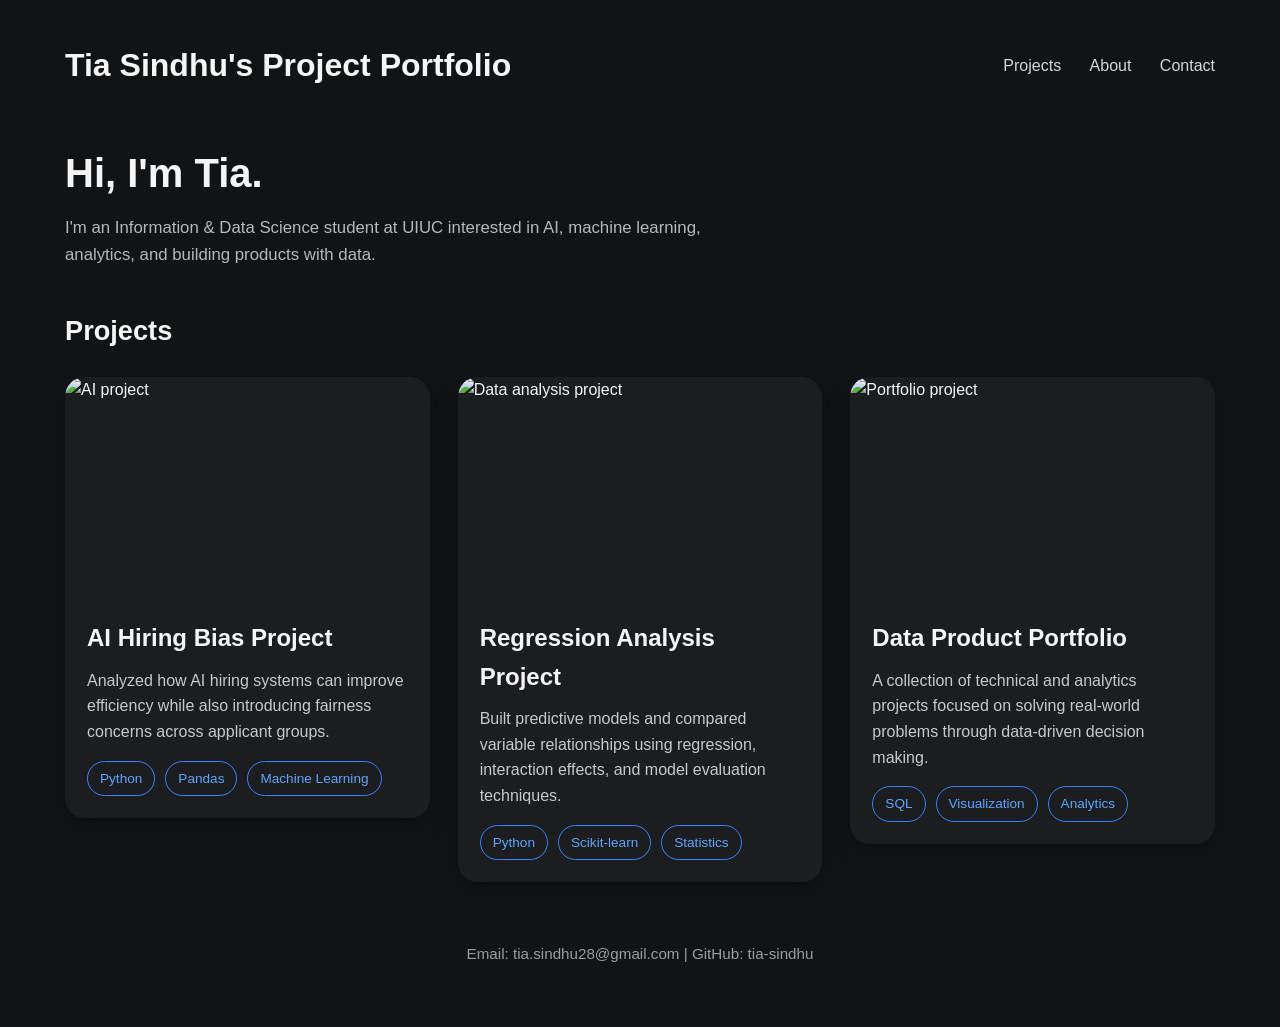
==== index.html @ 3fbb8a36 "Update index.html" ====
<!DOCTYPE html>
<html lang="en">
<head>
  <meta charset="UTF-8" />
  <meta name="viewport" content="width=device-width, initial-scale=1.0" />
  <title>Tia Sindhu | Portfolio</title>
  <style>
    * {
      margin: 0;
      padding: 0;
      box-sizing: border-box;
    }

    body {
      font-family: Arial, sans-serif;
      background-color: #111315;
      color: #f5f5f5;
      line-height: 1.6;
    }

    .container {
      width: 90%;
      max-width: 1150px;
      margin: 0 auto;
      padding: 40px 0 60px;
    }

    nav {
      display: flex;
      justify-content: space-between;
      align-items: center;
      margin-bottom: 50px;
    }

    nav h1 {
      font-size: 2rem;
    }

    .nav-links a {
      color: #d6d6d6;
      text-decoration: none;
      margin-left: 24px;
      font-size: 1rem;
    }

    .nav-links a:hover {
      color: #ffffff;
    }

    .hero {
      margin-bottom: 40px;
    }

    .hero h2 {
      font-size: 2.5rem;
      margin-bottom: 10px;
    }

    .hero p {
      color: #b8b8b8;
      max-width: 700px;
      font-size: 1.05rem;
    }

    .projects-title {
      font-size: 1.7rem;
      margin: 30px 0 25px;
    }

    .projects-grid {
      display: grid;
      grid-template-columns: repeat(auto-fit, minmax(300px, 1fr));
      gap: 28px;
    }

    .card {
      background: #1b1d20;
      border-radius: 20px;
      overflow: hidden;
      box-shadow: 0 8px 24px rgba(0, 0, 0, 0.25);
      transition: transform 0.2s ease;
    }

    .card:hover {
      transform: translateY(-6px);
    }

    .card img {
      width: 100%;
      height: 220px;
      object-fit: cover;
      display: block;
    }

    .card-content {
      padding: 22px;
    }

    .card h3 {
      font-size: 1.5rem;
      margin-bottom: 10px;
    }

    .card p {
      color: #c9c9c9;
      margin-bottom: 16px;
      font-size: 1rem;
    }

    .tags {
      display: flex;
      flex-wrap: wrap;
      gap: 10px;
    }

    .tag {
      border: 1px solid #3b82f6;
      color: #60a5fa;
      border-radius: 999px;
      padding: 6px 12px;
      font-size: 0.85rem;
    }

    .card-link {
      text-decoration: none;
      color: inherit;
      display: block;
    }

    footer {
      margin-top: 60px;
      color: #9d9d9d;
      text-align: center;
      font-size: 0.95rem;
    }

    @media (max-width: 700px) {
      .hero h2 {
        font-size: 2rem;
      }

      nav {
        flex-direction: column;
        align-items: flex-start;
        gap: 12px;
      }

      .nav-links a {
        margin-left: 0;
        margin-right: 18px;
      }
    }
  </style>
</head>
<body>
  <div class="container">
    <nav>
      <h1>Tia Sindhu's Project Portfolio</h1>
      <div class="nav-links">
        <a href="#projects">Projects</a>
        <a href="about.html">About</a>
        <a href="#contact">Contact</a>
      </div>
    </nav>

    <section class="hero" id="about">
      <h2>Hi, I'm Tia.</h2>
      <p>
        I'm an Information & Data Science student at UIUC interested in AI,
        machine learning, analytics, and building products with data.
      </p>
    </section>

    <h2 class="projects-title" id="projects">Projects</h2>

    <div class="projects-grid">
      <a class="card-link" href="project-imdb.html">
        <div class="card">
          <img src="https://images.unsplash.com/photo-1516321318423-f06f85e504b3?auto=format&fit=crop&w=1200&q=80" alt="AI project">
          <div class="card-content">
            <h3>AI Hiring Bias Project</h3>
            <p>
              Analyzed how AI hiring systems can improve efficiency while also
              introducing fairness concerns across applicant groups.
            </p>
            <div class="tags">
              <span class="tag">Python</span>
              <span class="tag">Pandas</span>
              <span class="tag">Machine Learning</span>
            </div>
          </div>
        </div>
      </a>

      <a class="card-link" href="#">
        <div class="card">
          <img src="https://images.unsplash.com/photo-1551288049-bebda4e38f71?auto=format&fit=crop&w=1200&q=80" alt="Data analysis project">
          <div class="card-content">
            <h3>Regression Analysis Project</h3>
            <p>
              Built predictive models and compared variable relationships using
              regression, interaction effects, and model evaluation techniques.
            </p>
            <div class="tags">
              <span class="tag">Python</span>
              <span class="tag">Scikit-learn</span>
              <span class="tag">Statistics</span>
            </div>
          </div>
        </div>
      </a>

      <a class="card-link" href="#">
        <div class="card">
          <img src="https://images.unsplash.com/photo-1518186285589-2f7649de83e0?auto=format&fit=crop&w=1200&q=80" alt="Portfolio project">
          <div class="card-content">
            <h3>Data Product Portfolio</h3>
            <p>
              A collection of technical and analytics projects focused on solving
              real-world problems through data-driven decision making.
            </p>
            <div class="tags">
              <span class="tag">SQL</span>
              <span class="tag">Visualization</span>
              <span class="tag">Analytics</span>
            </div>
          </div>
        </div>
      </a>
    </div>

    <footer id="contact">
      <p>Email: tia.sindhu28@gmail.com | GitHub: tia-sindhu</p>
    </footer>
  </div>
</body>
</html>
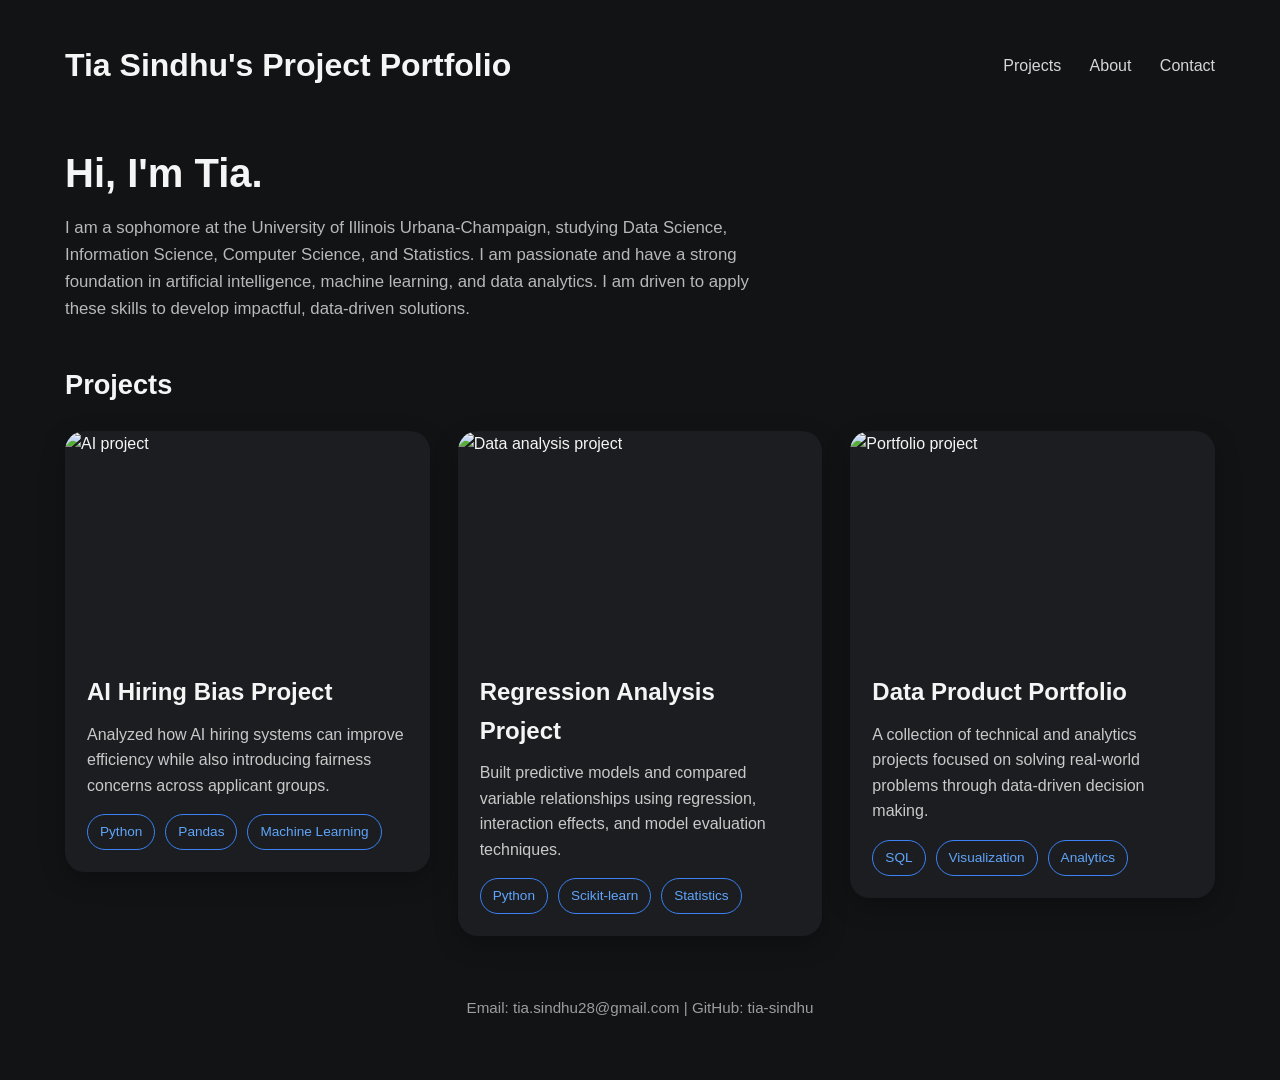
==== commit 7e103344: "Update index.html" ====
--- a/index.html
+++ b/index.html
@@ -166,8 +166,7 @@
     <section class="hero" id="about">
       <h2>Hi, I'm Tia.</h2>
       <p>
-        I'm an Information & Data Science student at UIUC interested in AI,
-        machine learning, analytics, and building products with data.
+I am a sophomore at the University of Illinois Urbana-Champaign, studying Data Science, Information Science, Computer Science, and Statistics. I am passionate and have a strong foundation in artificial intelligence, machine learning, and data analytics. I am driven to apply these skills to develop impactful, data-driven solutions.
       </p>
     </section>
 
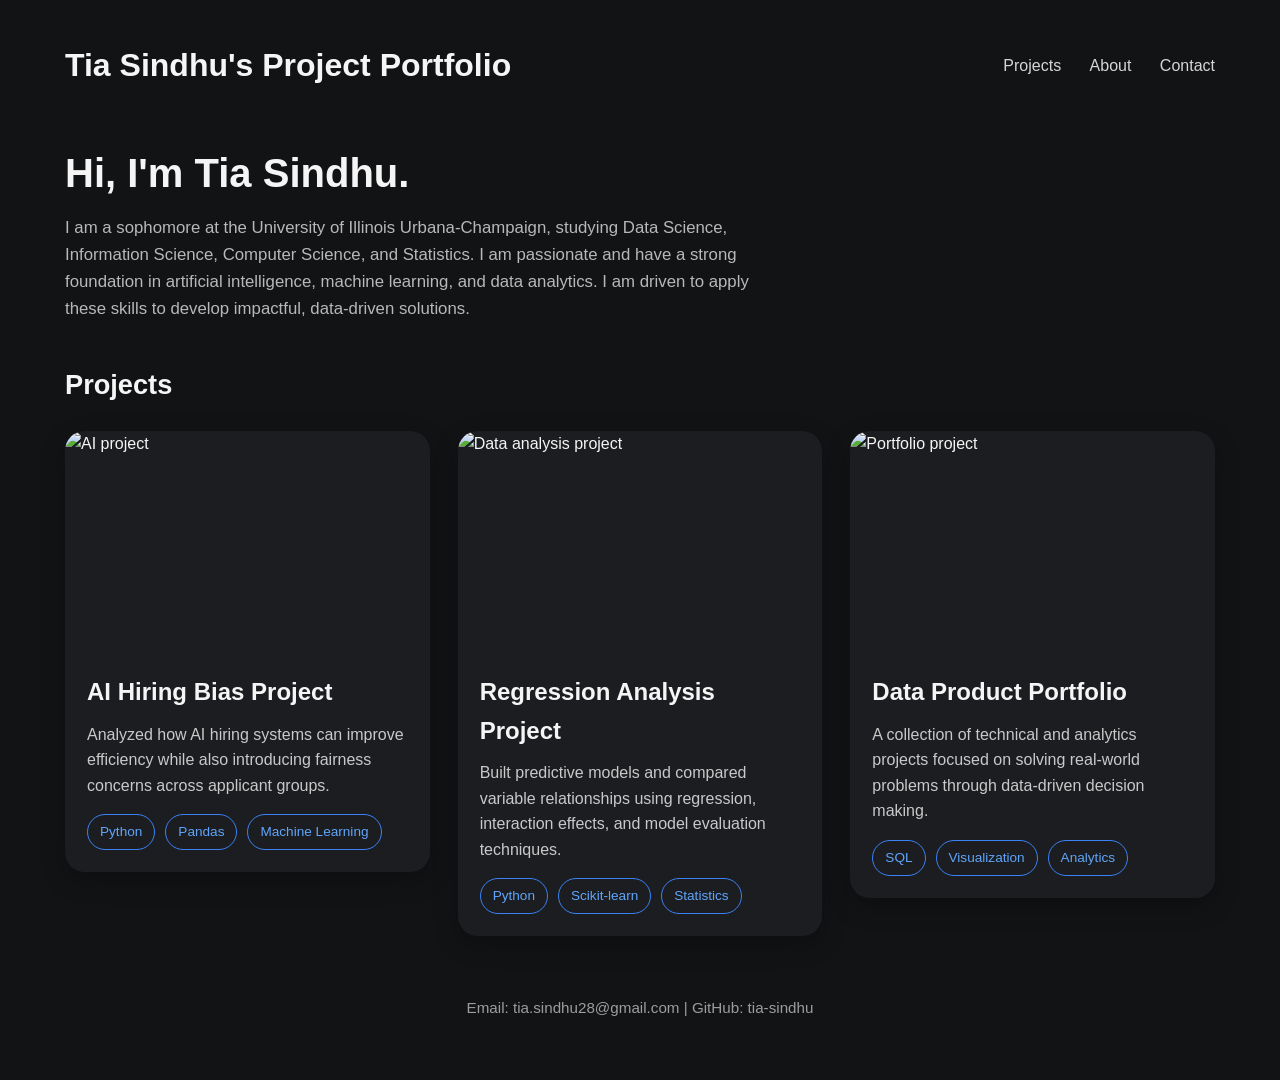
==== commit b096ee13: "Update index.html" ====
--- a/index.html
+++ b/index.html
@@ -164,7 +164,7 @@
     </nav>
 
     <section class="hero" id="about">
-      <h2>Hi, I'm Tia.</h2>
+      <h2>Hi, I'm Tia Sindhu.</h2>
       <p>
 I am a sophomore at the University of Illinois Urbana-Champaign, studying Data Science, Information Science, Computer Science, and Statistics. I am passionate and have a strong foundation in artificial intelligence, machine learning, and data analytics. I am driven to apply these skills to develop impactful, data-driven solutions.
       </p>
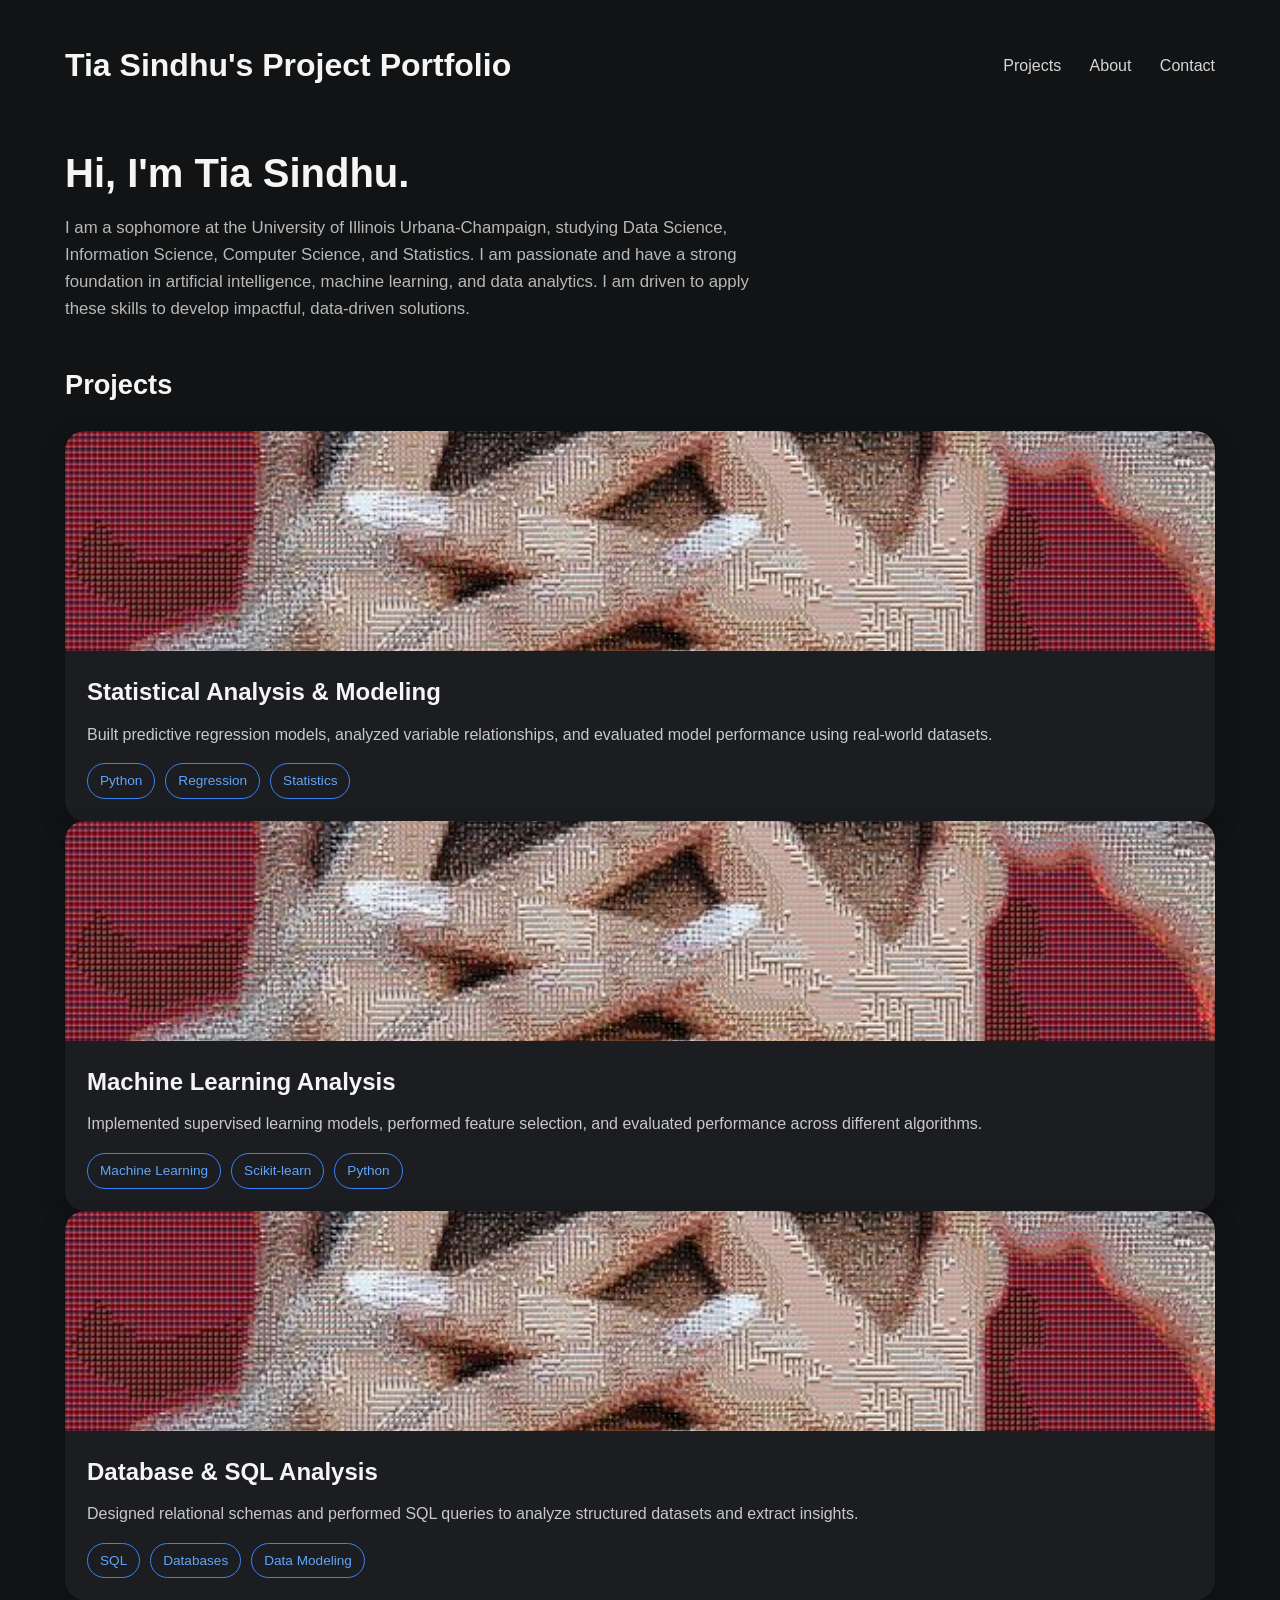
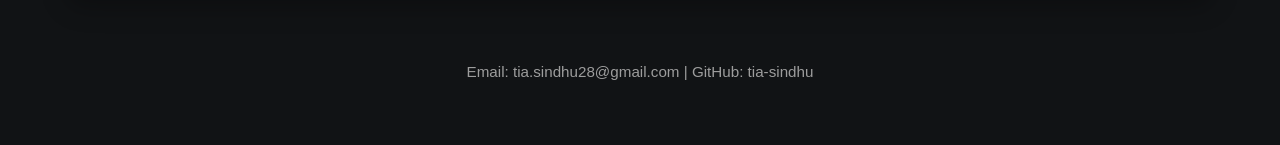
==== commit 78b049d4: "Update index.html" ====
--- a/index.html
+++ b/index.html
@@ -172,61 +172,56 @@
 
     <h2 class="projects-title" id="projects">Projects</h2>
 
-    <div class="projects-grid">
-      <a class="card-link" href="project-imdb.html">
-        <div class="card">
-          <img src="https://images.unsplash.com/photo-1516321318423-f06f85e504b3?auto=format&fit=crop&w=1200&q=80" alt="AI project">
-          <div class="card-content">
-            <h3>AI Hiring Bias Project</h3>
-            <p>
-              Analyzed how AI hiring systems can improve efficiency while also
-              introducing fairness concerns across applicant groups.
-            </p>
-            <div class="tags">
-              <span class="tag">Python</span>
-              <span class="tag">Pandas</span>
-              <span class="tag">Machine Learning</span>
-            </div>
-          </div>
-        </div>
-      </a>
-
-      <a class="card-link" href="#">
-        <div class="card">
-          <img src="https://images.unsplash.com/photo-1551288049-bebda4e38f71?auto=format&fit=crop&w=1200&q=80" alt="Data analysis project">
-          <div class="card-content">
-            <h3>Regression Analysis Project</h3>
-            <p>
-              Built predictive models and compared variable relationships using
-              regression, interaction effects, and model evaluation techniques.
-            </p>
-            <div class="tags">
-              <span class="tag">Python</span>
-              <span class="tag">Scikit-learn</span>
-              <span class="tag">Statistics</span>
-            </div>
-          </div>
-        </div>
-      </a>
-
-      <a class="card-link" href="#">
-        <div class="card">
-          <img src="https://images.unsplash.com/photo-1518186285589-2f7649de83e0?auto=format&fit=crop&w=1200&q=80" alt="Portfolio project">
-          <div class="card-content">
-            <h3>Data Product Portfolio</h3>
-            <p>
-              A collection of technical and analytics projects focused on solving
-              real-world problems through data-driven decision making.
-            </p>
-            <div class="tags">
-              <span class="tag">SQL</span>
-              <span class="tag">Visualization</span>
-              <span class="tag">Analytics</span>
-            </div>
-          </div>
-        </div>
-      </a>
+<a class="card-link" href="FinalProjectStat207.html">
+  <div class="card">
+    <img src="mosaic-web.jpg" alt="Stat 207 Project">
+    <div class="card-content">
+      <h3>Statistical Analysis & Modeling</h3>
+      <p>
+        Built predictive regression models, analyzed variable relationships, and evaluated model performance using real-world datasets.
+      </p>
+      <div class="tags">
+        <span class="tag">Python</span>
+        <span class="tag">Regression</span>
+        <span class="tag">Statistics</span>
+      </div>
     </div>
+  </div>
+</a>
+
+<a class="card-link" href="#">
+  <div class="card">
+    <img src="mosaic-web.jpg" alt="Machine Learning Project">
+    <div class="card-content">
+      <h3>Machine Learning Analysis</h3>
+      <p>
+        Implemented supervised learning models, performed feature selection, and evaluated performance across different algorithms.
+      </p>
+      <div class="tags">
+        <span class="tag">Machine Learning</span>
+        <span class="tag">Scikit-learn</span>
+        <span class="tag">Python</span>
+      </div>
+    </div>
+  </div>
+</a>
+
+<a class="card-link" href="#">
+  <div class="card">
+    <img src="mosaic-web.jpg" alt="Database Project">
+    <div class="card-content">
+      <h3>Database & SQL Analysis</h3>
+      <p>
+        Designed relational schemas and performed SQL queries to analyze structured datasets and extract insights.
+      </p>
+      <div class="tags">
+        <span class="tag">SQL</span>
+        <span class="tag">Databases</span>
+        <span class="tag">Data Modeling</span>
+      </div>
+    </div>
+  </div>
+</a>
 
     <footer id="contact">
       <p>Email: tia.sindhu28@gmail.com | GitHub: tia-sindhu</p>
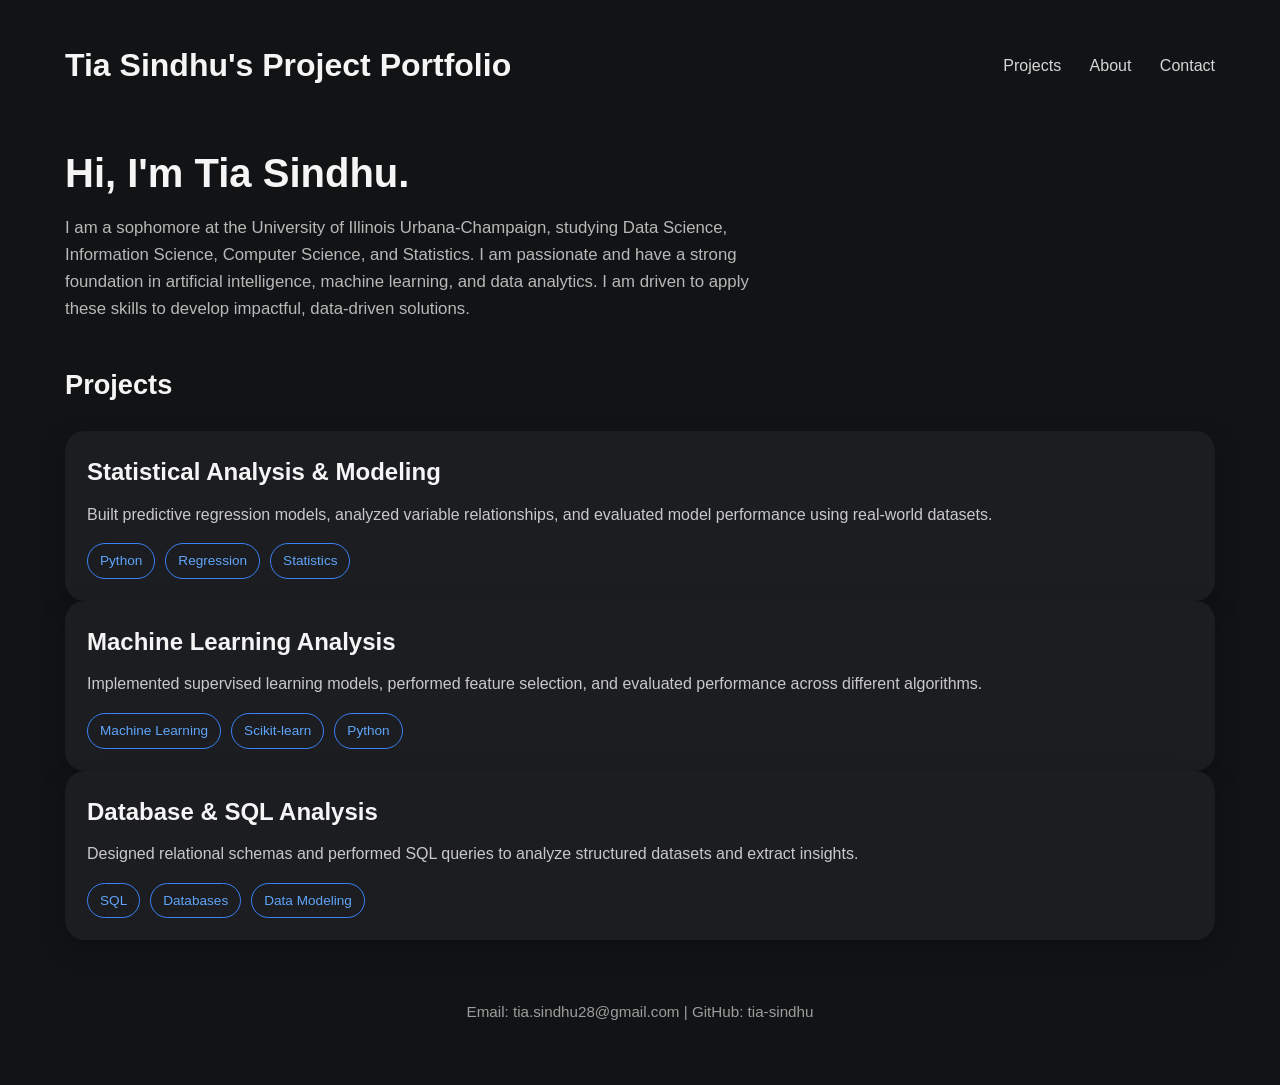
==== commit db54ae7b: "Update index.html" ====
--- a/index.html
+++ b/index.html
@@ -174,7 +174,7 @@
 
 <a class="card-link" href="FinalProjectStat207.html">
   <div class="card">
-    <img src="mosaic-web.jpg" alt="Stat 207 Project">
+    
     <div class="card-content">
       <h3>Statistical Analysis & Modeling</h3>
       <p>
@@ -191,7 +191,7 @@
 
 <a class="card-link" href="#">
   <div class="card">
-    <img src="mosaic-web.jpg" alt="Machine Learning Project">
+    
     <div class="card-content">
       <h3>Machine Learning Analysis</h3>
       <p>
@@ -208,7 +208,7 @@
 
 <a class="card-link" href="#">
   <div class="card">
-    <img src="mosaic-web.jpg" alt="Database Project">
+
     <div class="card-content">
       <h3>Database & SQL Analysis</h3>
       <p>
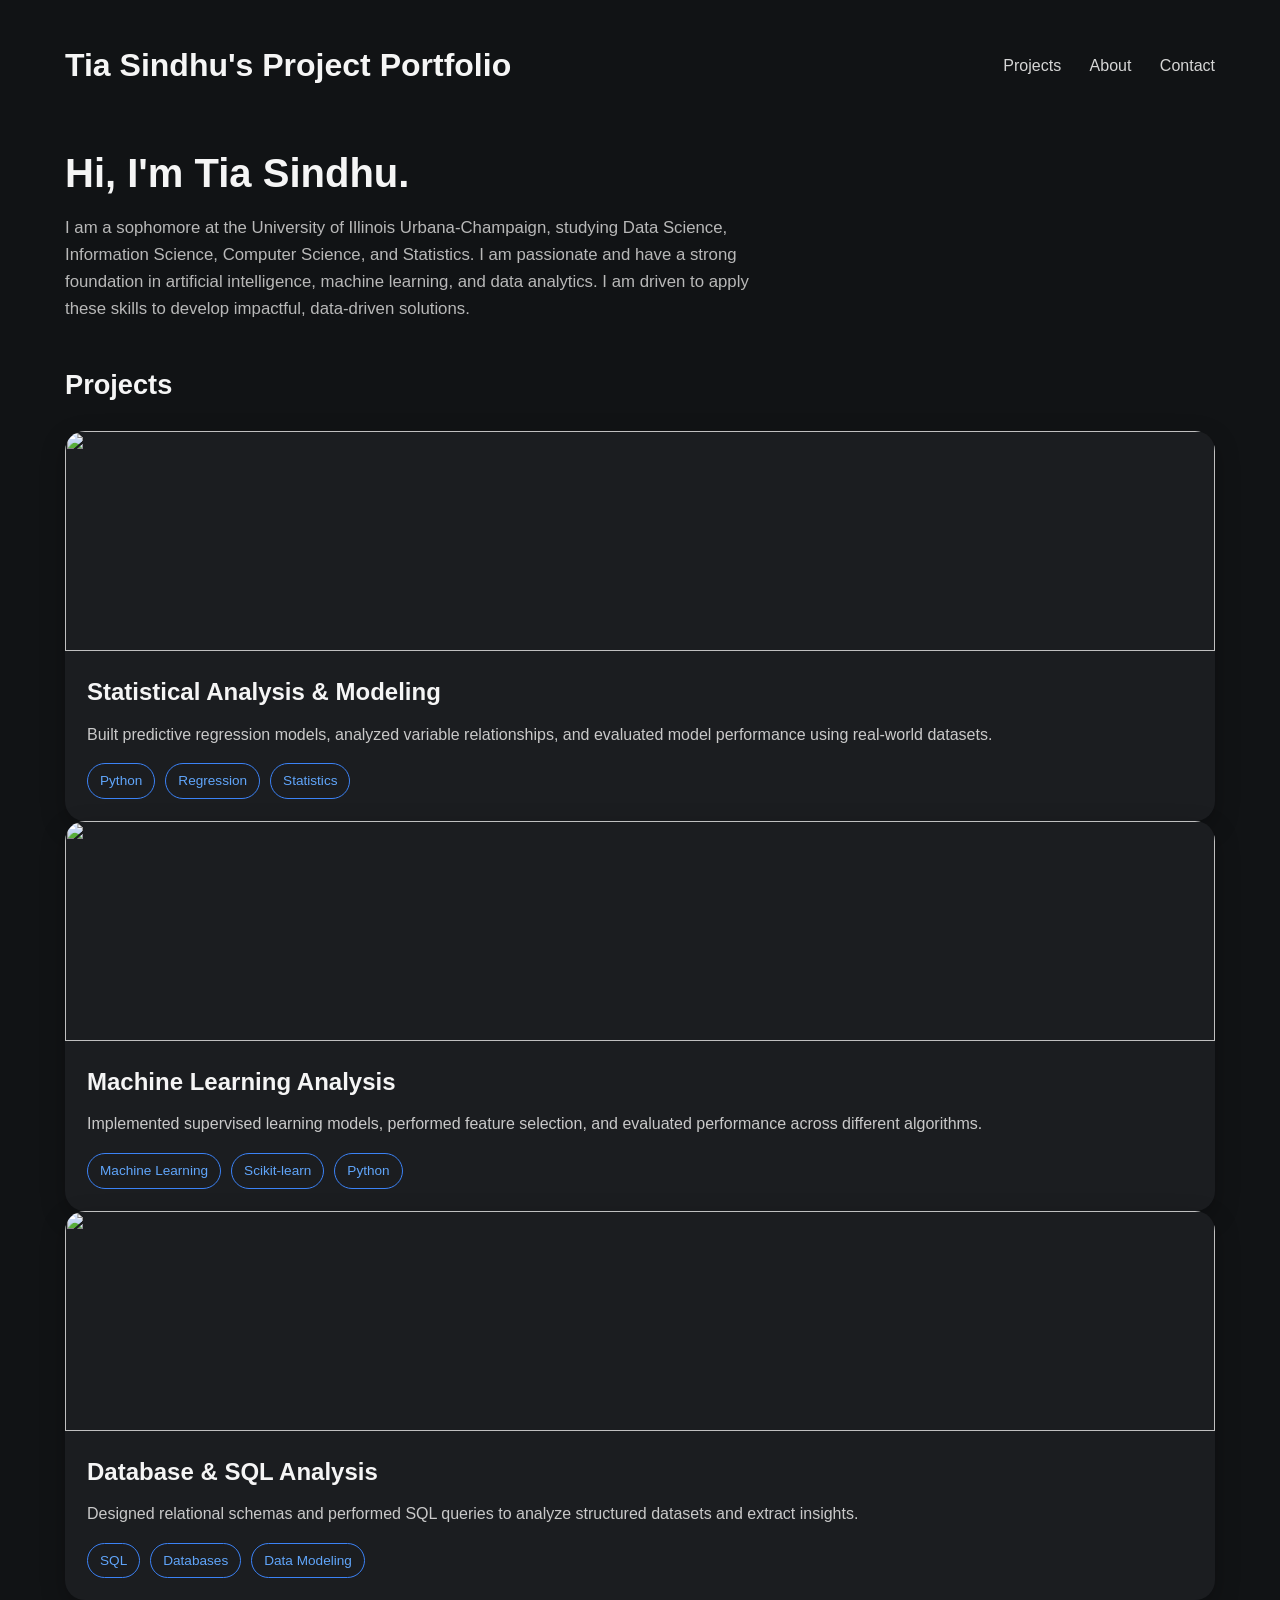
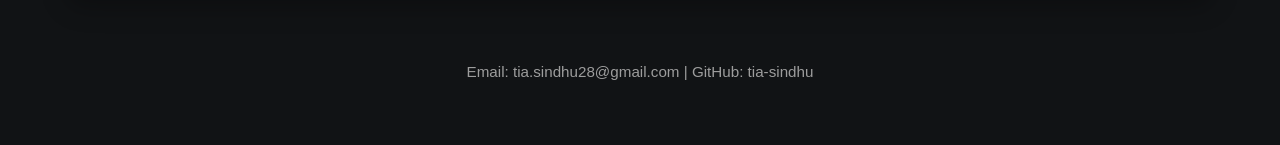
==== commit c1fcfde9: "Update index.html" ====
--- a/index.html
+++ b/index.html
@@ -174,7 +174,7 @@
 
 <a class="card-link" href="FinalProjectStat207.html">
   <div class="card">
-    
+    <img src="https://images.unsplash.com/photo-1551288049-bebda4e38f71" alt="">
     <div class="card-content">
       <h3>Statistical Analysis & Modeling</h3>
       <p>
@@ -191,7 +191,7 @@
 
 <a class="card-link" href="#">
   <div class="card">
-    
+    <img src="https://images.unsplash.com/photo-1526628953301-3e589a6a8b74" alt="">
     <div class="card-content">
       <h3>Machine Learning Analysis</h3>
       <p>
@@ -208,7 +208,7 @@
 
 <a class="card-link" href="#">
   <div class="card">
-
+    <img src="https://images.unsplash.com/photo-1460925895917-afdab827c52f" alt="">
     <div class="card-content">
       <h3>Database & SQL Analysis</h3>
       <p>
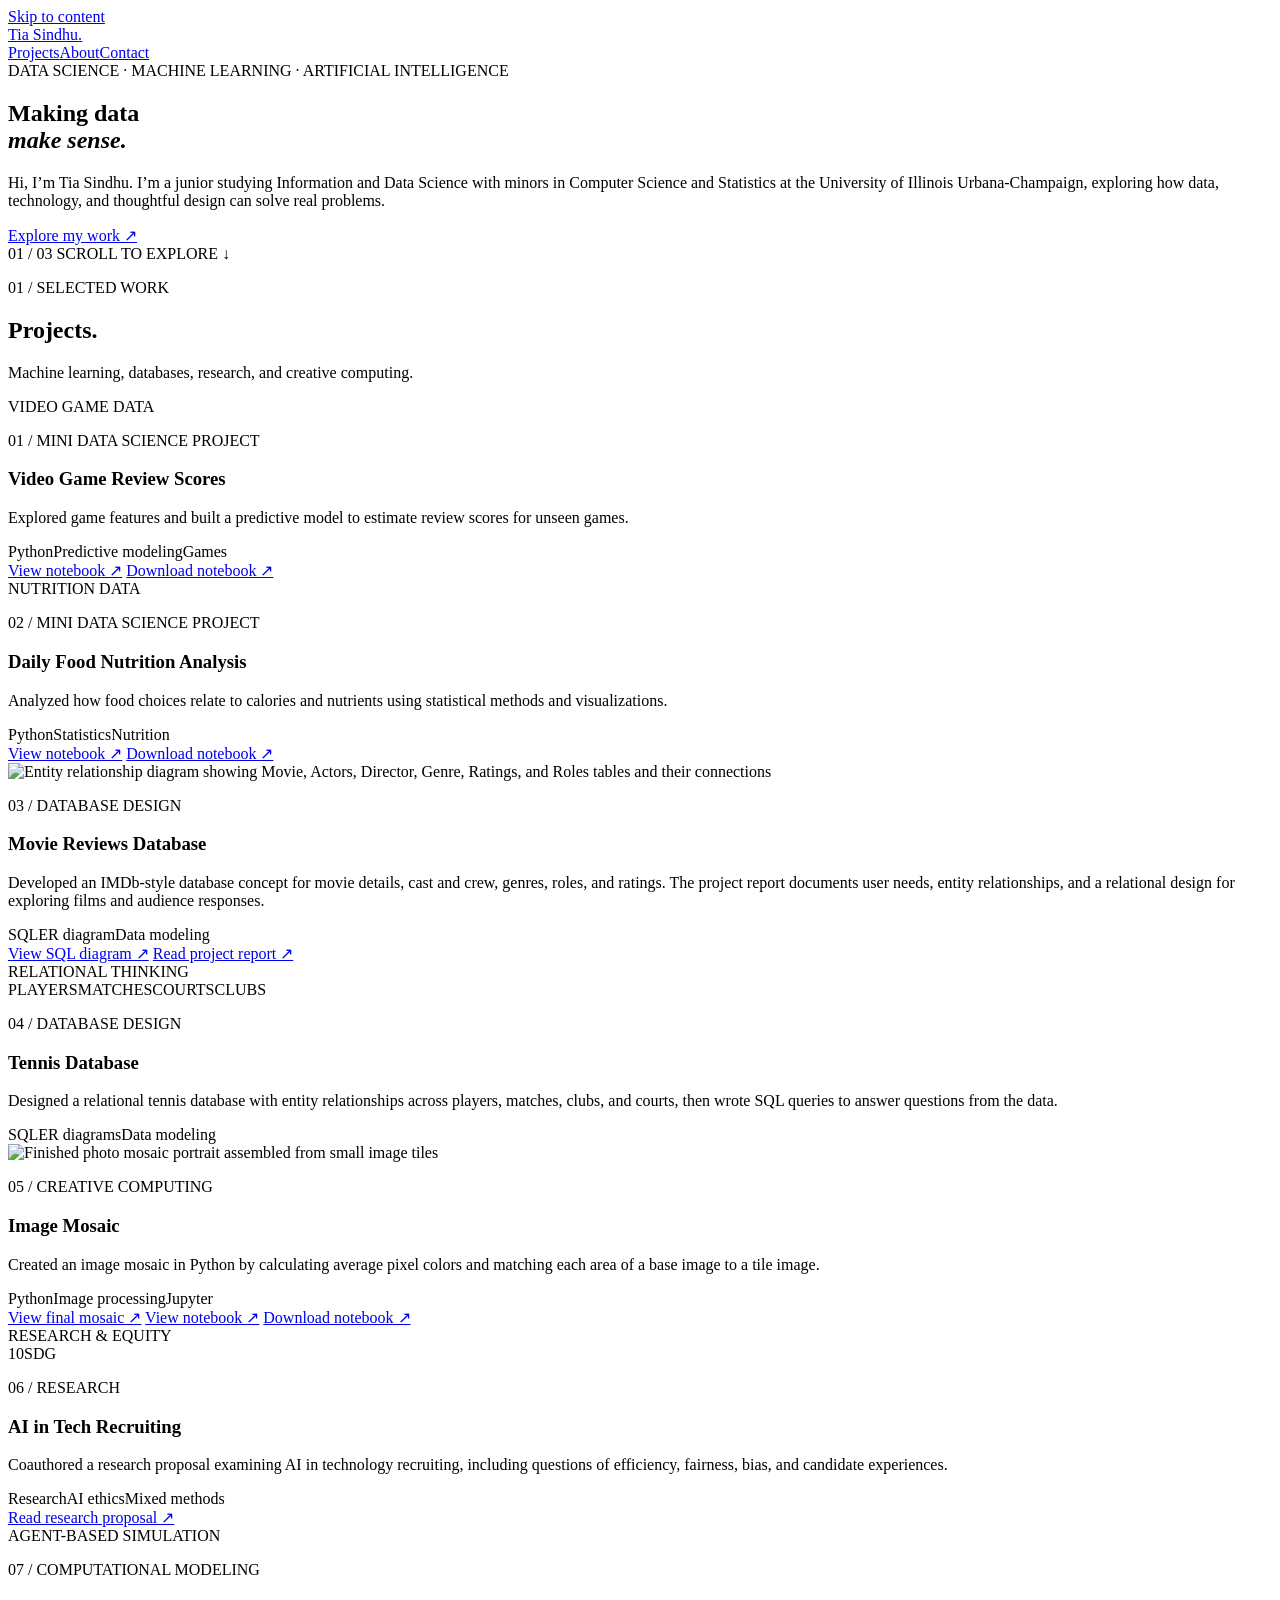
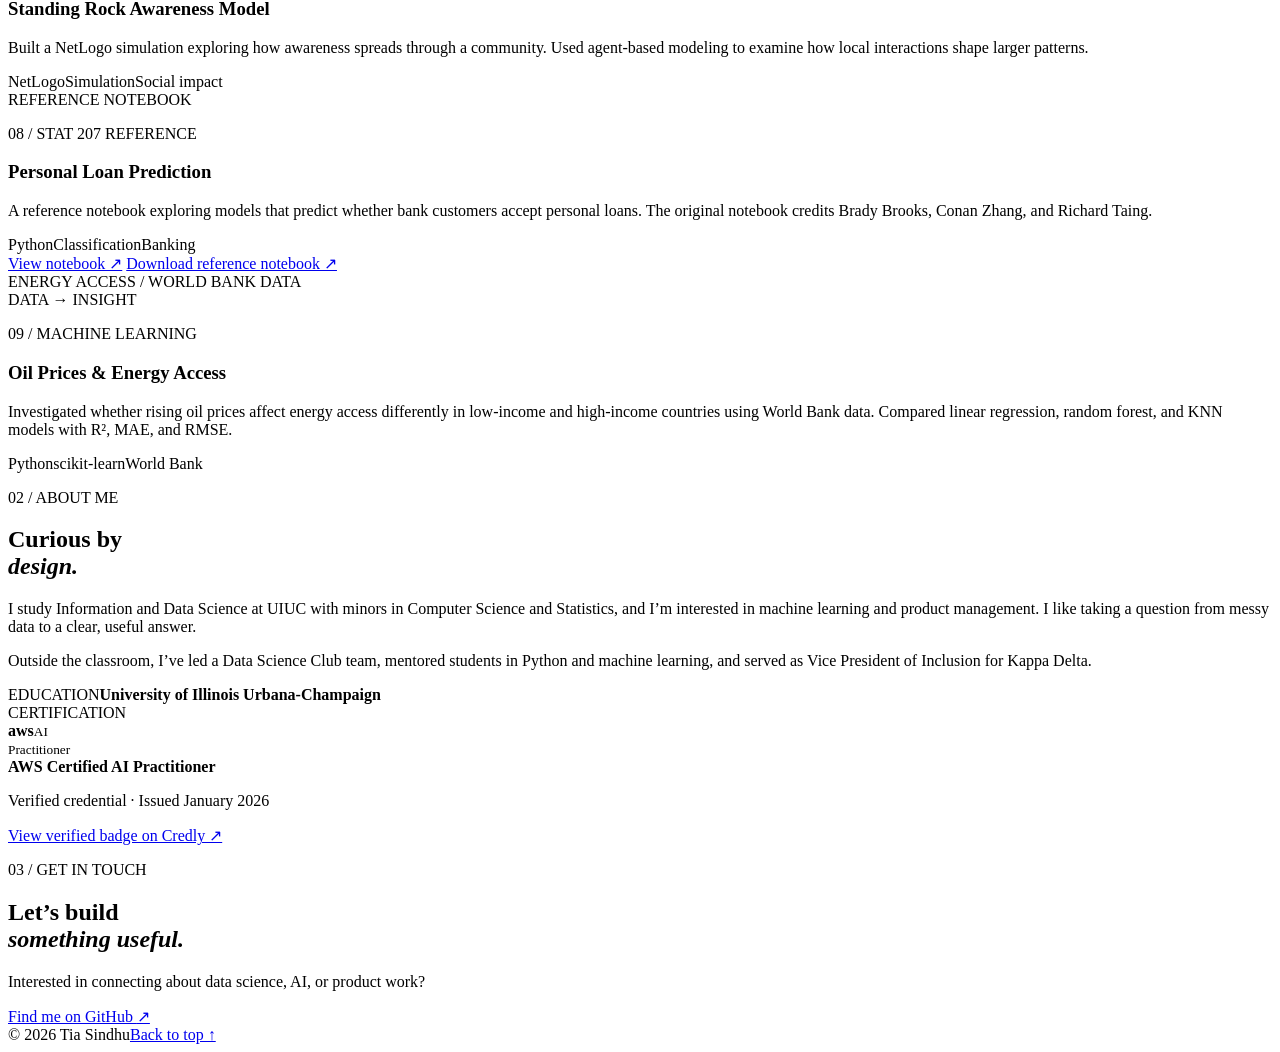
==== commit 6b23ded2: "Add files via upload" ====
--- a/index.html
+++ b/index.html
@@ -1,231 +1,45 @@
-<!DOCTYPE html>
+<!doctype html>
 <html lang="en">
 <head>
-  <meta charset="UTF-8" />
-  <meta name="viewport" content="width=device-width, initial-scale=1.0" />
-  <title>Tia Sindhu | Portfolio</title>
-  <style>
-    * {
-      margin: 0;
-      padding: 0;
-      box-sizing: border-box;
-    }
-
-    body {
-      font-family: Arial, sans-serif;
-      background-color: #111315;
-      color: #f5f5f5;
-      line-height: 1.6;
-    }
-
-    .container {
-      width: 90%;
-      max-width: 1150px;
-      margin: 0 auto;
-      padding: 40px 0 60px;
-    }
-
-    nav {
-      display: flex;
-      justify-content: space-between;
-      align-items: center;
-      margin-bottom: 50px;
-    }
-
-    nav h1 {
-      font-size: 2rem;
-    }
-
-    .nav-links a {
-      color: #d6d6d6;
-      text-decoration: none;
-      margin-left: 24px;
-      font-size: 1rem;
-    }
-
-    .nav-links a:hover {
-      color: #ffffff;
-    }
-
-    .hero {
-      margin-bottom: 40px;
-    }
-
-    .hero h2 {
-      font-size: 2.5rem;
-      margin-bottom: 10px;
-    }
-
-    .hero p {
-      color: #b8b8b8;
-      max-width: 700px;
-      font-size: 1.05rem;
-    }
-
-    .projects-title {
-      font-size: 1.7rem;
-      margin: 30px 0 25px;
-    }
-
-    .projects-grid {
-      display: grid;
-      grid-template-columns: repeat(auto-fit, minmax(300px, 1fr));
-      gap: 28px;
-    }
-
-    .card {
-      background: #1b1d20;
-      border-radius: 20px;
-      overflow: hidden;
-      box-shadow: 0 8px 24px rgba(0, 0, 0, 0.25);
-      transition: transform 0.2s ease;
-    }
-
-    .card:hover {
-      transform: translateY(-6px);
-    }
-
-    .card img {
-      width: 100%;
-      height: 220px;
-      object-fit: cover;
-      display: block;
-    }
-
-    .card-content {
-      padding: 22px;
-    }
-
-    .card h3 {
-      font-size: 1.5rem;
-      margin-bottom: 10px;
-    }
-
-    .card p {
-      color: #c9c9c9;
-      margin-bottom: 16px;
-      font-size: 1rem;
-    }
-
-    .tags {
-      display: flex;
-      flex-wrap: wrap;
-      gap: 10px;
-    }
-
-    .tag {
-      border: 1px solid #3b82f6;
-      color: #60a5fa;
-      border-radius: 999px;
-      padding: 6px 12px;
-      font-size: 0.85rem;
-    }
-
-    .card-link {
-      text-decoration: none;
-      color: inherit;
-      display: block;
-    }
-
-    footer {
-      margin-top: 60px;
-      color: #9d9d9d;
-      text-align: center;
-      font-size: 0.95rem;
-    }
-
-    @media (max-width: 700px) {
-      .hero h2 {
-        font-size: 2rem;
-      }
-
-      nav {
-        flex-direction: column;
-        align-items: flex-start;
-        gap: 12px;
-      }
-
-      .nav-links a {
-        margin-left: 0;
-        margin-right: 18px;
-      }
-    }
-  </style>
+  <meta charset="utf-8">
+  <meta name="viewport" content="width=device-width, initial-scale=1">
+  <meta name="theme-color" content="#11131b">
+  <meta name="description" content="Tia Sindhu's portfolio: data science, machine learning, research, and creative computing projects.">
+  <title>Tia Sindhu — Portfolio</title>
+  <link rel="stylesheet" href="styles.css">
 </head>
 <body>
-  <div class="container">
-    <nav>
-      <h1>Tia Sindhu's Project Portfolio</h1>
-      <div class="nav-links">
-        <a href="#projects">Projects</a>
-        <a href="about.html">About</a>
-        <a href="#contact">Contact</a>
+  <a class="skip" href="#main">Skip to content</a>
+  <header class="site-header wrap">
+    <a class="wordmark" href="#top" aria-label="Tia Sindhu, back to top">Tia Sindhu<span class="mark">.</span></a>
+    <nav aria-label="Main navigation"><a href="#projects">Projects</a><a href="#about">About</a><a href="#contact">Contact</a></nav>
+  </header>
+  <main id="main">
+    <section class="hero wrap" id="top" aria-labelledby="hero-title">
+      <div class="eyebrow"><span class="line"></span> DATA SCIENCE · MACHINE LEARNING · ARTIFICIAL INTELLIGENCE</div>
+      <h1 id="hero-title">Making data<br><em>make sense.</em></h1>
+      <p>Hi, I’m Tia Sindhu. I’m a junior studying Information and Data Science with minors in Computer Science and Statistics at the University of Illinois Urbana-Champaign, exploring how data, technology, and thoughtful design can solve real problems.</p>
+      <a class="primary-link" href="#projects">Explore my work <span aria-hidden="true">↗</span></a>
+      <div class="hero-index" aria-hidden="true">01 / 03 <span>SCROLL TO EXPLORE ↓</span></div>
+    </section>
+    <section class="projects section wrap" id="projects" aria-labelledby="projects-title">
+      <div class="section-heading"><div><p class="kicker">01 / SELECTED WORK</p><h2 id="projects-title">Projects<span class="mark">.</span></h2></div><p>Machine learning, databases, research, and creative computing.</p></div>
+      <div class="project-grid">
+        <article class="project feature"><div class="visual visual-stats" aria-hidden="true"><div class="visual-label">VIDEO GAME DATA</div><div class="stats-lines"></div></div><div class="project-body"><p class="project-number">01 / MINI DATA SCIENCE PROJECT</p><h3>Video Game Review Scores</h3><p>Explored game features and built a predictive model to estimate review scores for unseen games.</p><div class="tags"><span>Python</span><span>Predictive modeling</span><span>Games</span></div><a class="project-link" href="projects/video-game-review-scores.html" target="_blank" rel="noopener">View notebook ↗</a> <a class="project-link" href="projects/video-game-review-scores.ipynb" download>Download notebook ↗</a></div></article>
+        <article class="project"><div class="visual visual-stats" aria-hidden="true"><div class="visual-label">NUTRITION DATA</div><div class="stats-lines"></div></div><div class="project-body"><p class="project-number">02 / MINI DATA SCIENCE PROJECT</p><h3>Daily Food Nutrition Analysis</h3><p>Analyzed how food choices relate to calories and nutrients using statistical methods and visualizations.</p><div class="tags"><span>Python</span><span>Statistics</span><span>Nutrition</span></div><a class="project-link" href="projects/daily-food-nutrition.html" target="_blank" rel="noopener">View notebook ↗</a> <a class="project-link" href="projects/daily-food-nutrition.ipynb" download>Download notebook ↗</a></div></article>
+        <article class="project"><div class="visual visual-movie-db"><img src="projects/movie-database-erd.png" alt="Entity relationship diagram showing Movie, Actors, Director, Genre, Ratings, and Roles tables and their connections" loading="lazy"></div><div class="project-body"><p class="project-number">03 / DATABASE DESIGN</p><h3>Movie Reviews Database</h3><p>Developed an IMDb-style database concept for movie details, cast and crew, genres, roles, and ratings. The project report documents user needs, entity relationships, and a relational design for exploring films and audience responses.</p><div class="tags"><span>SQL</span><span>ER diagram</span><span>Data modeling</span></div><a class="project-link" href="projects/movie-database-erd.png" target="_blank" rel="noopener">View SQL diagram ↗</a> <a class="project-link" href="projects/movie-database-report.pdf" target="_blank" rel="noopener">Read project report ↗</a></div></article>
+        <article class="project"><div class="visual visual-sql" aria-hidden="true"><div class="visual-label">RELATIONAL THINKING</div><div class="schema"><span>PLAYERS</span><span>MATCHES</span><span>COURTS</span><span>CLUBS</span></div></div><div class="project-body"><p class="project-number">04 / DATABASE DESIGN</p><h3>Tennis Database</h3><p>Designed a relational tennis database with entity relationships across players, matches, clubs, and courts, then wrote SQL queries to answer questions from the data.</p><div class="tags"><span>SQL</span><span>ER diagrams</span><span>Data modeling</span></div></div></article>
+        <article class="project"><div class="visual visual-mosaic"><img src="projects/image-mosaic-final.png" alt="Finished photo mosaic portrait assembled from small image tiles" loading="lazy"></div><div class="project-body"><p class="project-number">05 / CREATIVE COMPUTING</p><h3>Image Mosaic</h3><p>Created an image mosaic in Python by calculating average pixel colors and matching each area of a base image to a tile image.</p><div class="tags"><span>Python</span><span>Image processing</span><span>Jupyter</span></div><a class="project-link" href="projects/image-mosaic-final.png" target="_blank" rel="noopener">View final mosaic ↗</a> <a class="project-link" href="projects/image-mosaic.html" target="_blank" rel="noopener">View notebook ↗</a> <a class="project-link" href="projects/image-mosaic.ipynb" download>Download notebook ↗</a></div></article>
+        <article class="project"><div class="visual visual-research" aria-hidden="true"><div class="visual-label">RESEARCH & EQUITY</div><div class="research-shape">10<span>SDG</span></div></div><div class="project-body"><p class="project-number">06 / RESEARCH</p><h3>AI in Tech Recruiting</h3><p>Coauthored a research proposal examining AI in technology recruiting, including questions of efficiency, fairness, bias, and candidate experiences.</p><div class="tags"><span>Research</span><span>AI ethics</span><span>Mixed methods</span></div><a class="project-link" href="projects/ai-recruiting-research.pdf" target="_blank" rel="noopener">Read research proposal ↗</a></div></article>
+        <article class="project"><div class="visual visual-sim" aria-hidden="true"><div class="visual-label">AGENT-BASED SIMULATION</div><div class="sim-grid"></div></div><div class="project-body"><p class="project-number">07 / COMPUTATIONAL MODELING</p><h3>Standing Rock Awareness Model</h3><p>Built a NetLogo simulation exploring how awareness spreads through a community. Used agent-based modeling to examine how local interactions shape larger patterns.</p><div class="tags"><span>NetLogo</span><span>Simulation</span><span>Social impact</span></div></div></article>
+        <article class="project"><div class="visual visual-stats" aria-hidden="true"><div class="visual-label">REFERENCE NOTEBOOK</div><div class="stats-lines"></div></div><div class="project-body"><p class="project-number">08 / STAT 207 REFERENCE</p><h3>Personal Loan Prediction</h3><p>A reference notebook exploring models that predict whether bank customers accept personal loans. The original notebook credits Brady Brooks, Conan Zhang, and Richard Taing.</p><div class="tags"><span>Python</span><span>Classification</span><span>Banking</span></div><a class="project-link" href="projects/personal-loan-prediction-reference.html" target="_blank" rel="noopener">View notebook ↗</a> <a class="project-link" href="projects/personal-loan-prediction-reference.ipynb" download>Download reference notebook ↗</a></div></article>
+        <article class="project"><div class="visual visual-oil" aria-hidden="true"><div class="axis-label">ENERGY ACCESS / WORLD BANK DATA</div><div class="data-graphic"><div class="data-bars"><i style="--h:30%"></i><i style="--h:44%"></i><i style="--h:39%"></i><i style="--h:57%"></i><i style="--h:51%"></i><i style="--h:69%"></i><i style="--h:61%"></i><i style="--h:81%"></i><i style="--h:74%"></i><i style="--h:93%"></i><i style="--h:85%"></i><i style="--h:100%"></i></div><span class="graphic-caption">DATA → INSIGHT</span></div></div><div class="project-body"><p class="project-number">09 / MACHINE LEARNING</p><h3>Oil Prices & Energy Access</h3><p>Investigated whether rising oil prices affect energy access differently in low-income and high-income countries using World Bank data. Compared linear regression, random forest, and KNN models with R², MAE, and RMSE.</p><div class="tags"><span>Python</span><span>scikit-learn</span><span>World Bank</span></div></div></article>
       </div>
-    </nav>
-
-    <section class="hero" id="about">
-      <h2>Hi, I'm Tia Sindhu.</h2>
-      <p>
-I am a sophomore at the University of Illinois Urbana-Champaign, studying Data Science, Information Science, Computer Science, and Statistics. I am passionate and have a strong foundation in artificial intelligence, machine learning, and data analytics. I am driven to apply these skills to develop impactful, data-driven solutions.
-      </p>
     </section>
-
-    <h2 class="projects-title" id="projects">Projects</h2>
-
-<a class="card-link" href="FinalProjectStat207.html">
-  <div class="card">
-    <img src="https://images.unsplash.com/photo-1551288049-bebda4e38f71" alt="">
-    <div class="card-content">
-      <h3>Statistical Analysis & Modeling</h3>
-      <p>
-        Built predictive regression models, analyzed variable relationships, and evaluated model performance using real-world datasets.
-      </p>
-      <div class="tags">
-        <span class="tag">Python</span>
-        <span class="tag">Regression</span>
-        <span class="tag">Statistics</span>
-      </div>
-    </div>
-  </div>
-</a>
-
-<a class="card-link" href="#">
-  <div class="card">
-    <img src="https://images.unsplash.com/photo-1526628953301-3e589a6a8b74" alt="">
-    <div class="card-content">
-      <h3>Machine Learning Analysis</h3>
-      <p>
-        Implemented supervised learning models, performed feature selection, and evaluated performance across different algorithms.
-      </p>
-      <div class="tags">
-        <span class="tag">Machine Learning</span>
-        <span class="tag">Scikit-learn</span>
-        <span class="tag">Python</span>
-      </div>
-    </div>
-  </div>
-</a>
-
-<a class="card-link" href="#">
-  <div class="card">
-    <img src="https://images.unsplash.com/photo-1460925895917-afdab827c52f" alt="">
-    <div class="card-content">
-      <h3>Database & SQL Analysis</h3>
-      <p>
-        Designed relational schemas and performed SQL queries to analyze structured datasets and extract insights.
-      </p>
-      <div class="tags">
-        <span class="tag">SQL</span>
-        <span class="tag">Databases</span>
-        <span class="tag">Data Modeling</span>
-      </div>
-    </div>
-  </div>
-</a>
-
-    <footer id="contact">
-      <p>Email: tia.sindhu28@gmail.com | GitHub: tia-sindhu</p>
-    </footer>
-  </div>
+    <section class="about section" id="about" aria-labelledby="about-title"><div class="wrap about-grid"><div><p class="kicker">02 / ABOUT ME</p><h2 id="about-title">Curious by<br><em>design.</em></h2></div><div class="about-copy"><p>I study Information and Data Science at UIUC with minors in Computer Science and Statistics, and I’m interested in machine learning and product management. I like taking a question from messy data to a clear, useful answer.</p><p>Outside the classroom, I’ve led a Data Science Club team, mentored students in Python and machine learning, and served as Vice President of Inclusion for Kappa Delta.</p><div class="credential"><span>EDUCATION</span><strong>University of Illinois Urbana-Champaign</strong></div><div class="credential credential-cert"><span>CERTIFICATION</span><div class="cert-detail"><div class="cert-badge" aria-hidden="true"><b>aws</b><small>AI<br>Practitioner</small></div><div><strong>AWS Certified AI Practitioner</strong><p>Verified credential · Issued January 2026</p><a href="https://www.credly.com/badges/084a5f65-b0e1-4ff9-935c-55d8750cf41b" target="_blank" rel="noopener noreferrer">View verified badge on Credly ↗</a></div></div></div></div></div></section>
+    <section class="contact section wrap" id="contact" aria-labelledby="contact-title"><p class="kicker">03 / GET IN TOUCH</p><h2 id="contact-title">Let’s build<br><em>something useful.</em></h2><p>Interested in connecting about data science, AI, or product work?</p><a class="primary-link" href="https://github.com/tia-sindhu" target="_blank" rel="noopener noreferrer">Find me on GitHub <span aria-hidden="true">↗</span></a></section>
+  </main>
+  <footer class="footer wrap"><span>© <span id="year">2026</span> Tia Sindhu</span><a href="#top">Back to top ↑</a></footer>
+  <script src="script.js" defer></script>
 </body>
 </html>
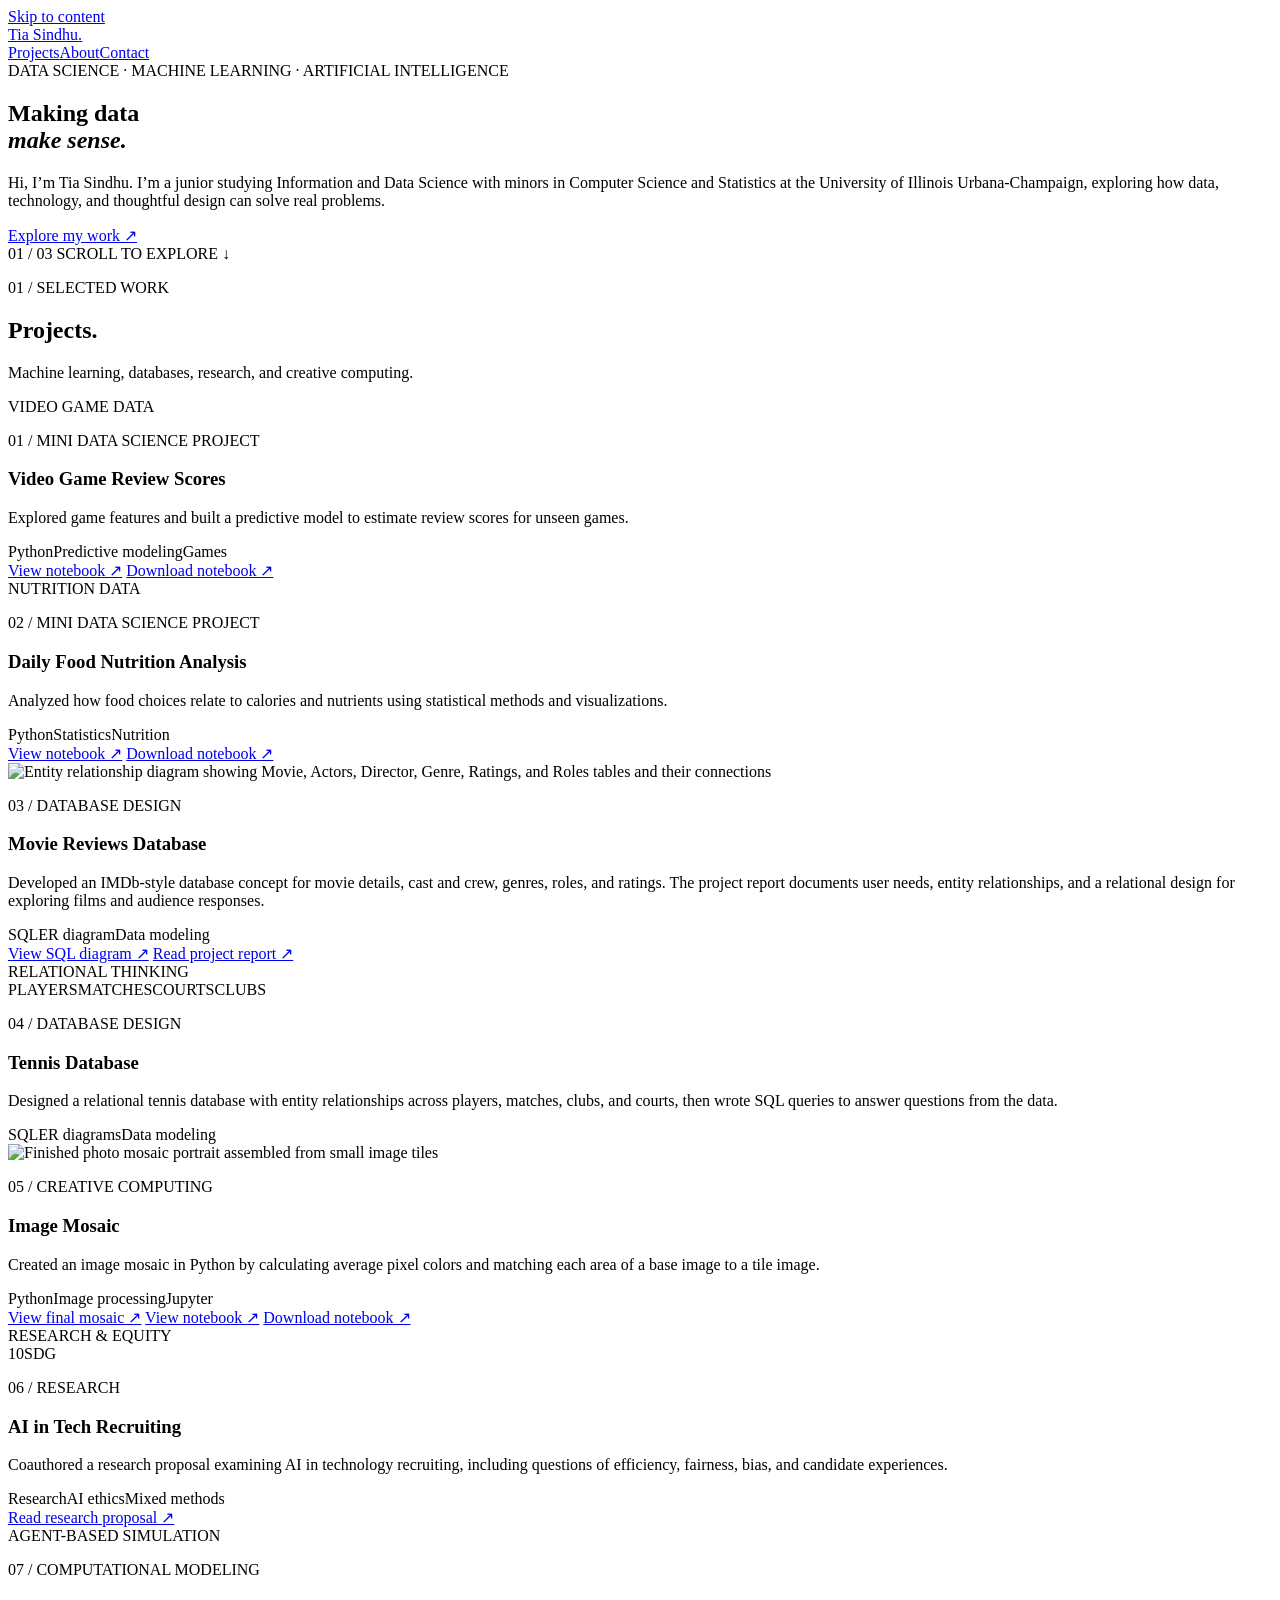
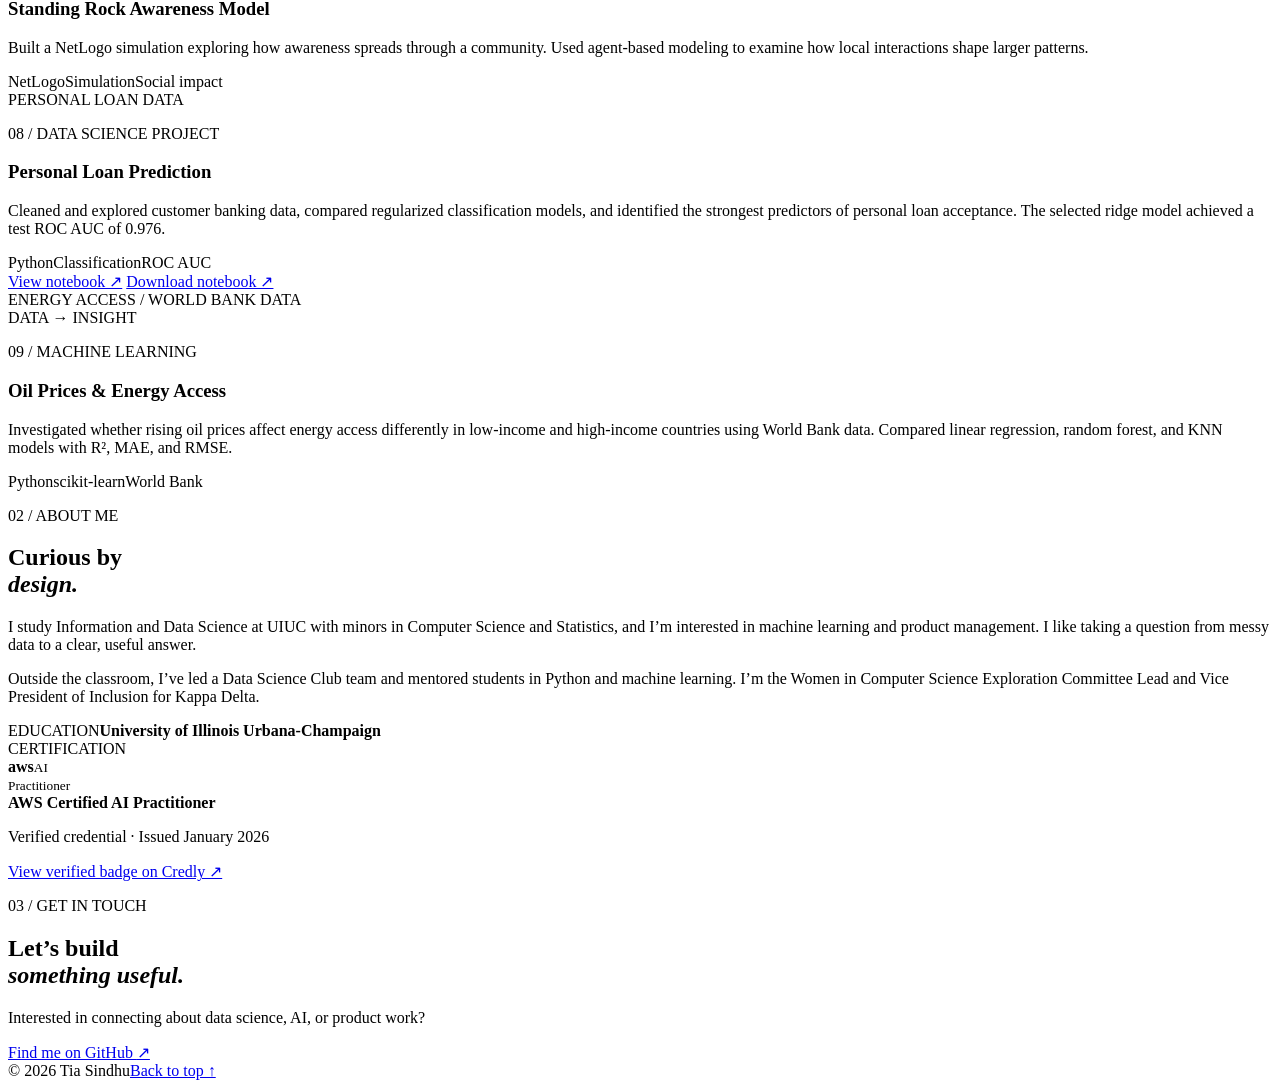
==== commit 7ddf828b: "Add files via upload" ====
--- a/index.html
+++ b/index.html
@@ -32,11 +32,11 @@
         <article class="project"><div class="visual visual-mosaic"><img src="projects/image-mosaic-final.png" alt="Finished photo mosaic portrait assembled from small image tiles" loading="lazy"></div><div class="project-body"><p class="project-number">05 / CREATIVE COMPUTING</p><h3>Image Mosaic</h3><p>Created an image mosaic in Python by calculating average pixel colors and matching each area of a base image to a tile image.</p><div class="tags"><span>Python</span><span>Image processing</span><span>Jupyter</span></div><a class="project-link" href="projects/image-mosaic-final.png" target="_blank" rel="noopener">View final mosaic ↗</a> <a class="project-link" href="projects/image-mosaic.html" target="_blank" rel="noopener">View notebook ↗</a> <a class="project-link" href="projects/image-mosaic.ipynb" download>Download notebook ↗</a></div></article>
         <article class="project"><div class="visual visual-research" aria-hidden="true"><div class="visual-label">RESEARCH & EQUITY</div><div class="research-shape">10<span>SDG</span></div></div><div class="project-body"><p class="project-number">06 / RESEARCH</p><h3>AI in Tech Recruiting</h3><p>Coauthored a research proposal examining AI in technology recruiting, including questions of efficiency, fairness, bias, and candidate experiences.</p><div class="tags"><span>Research</span><span>AI ethics</span><span>Mixed methods</span></div><a class="project-link" href="projects/ai-recruiting-research.pdf" target="_blank" rel="noopener">Read research proposal ↗</a></div></article>
         <article class="project"><div class="visual visual-sim" aria-hidden="true"><div class="visual-label">AGENT-BASED SIMULATION</div><div class="sim-grid"></div></div><div class="project-body"><p class="project-number">07 / COMPUTATIONAL MODELING</p><h3>Standing Rock Awareness Model</h3><p>Built a NetLogo simulation exploring how awareness spreads through a community. Used agent-based modeling to examine how local interactions shape larger patterns.</p><div class="tags"><span>NetLogo</span><span>Simulation</span><span>Social impact</span></div></div></article>
-        <article class="project"><div class="visual visual-stats" aria-hidden="true"><div class="visual-label">REFERENCE NOTEBOOK</div><div class="stats-lines"></div></div><div class="project-body"><p class="project-number">08 / STAT 207 REFERENCE</p><h3>Personal Loan Prediction</h3><p>A reference notebook exploring models that predict whether bank customers accept personal loans. The original notebook credits Brady Brooks, Conan Zhang, and Richard Taing.</p><div class="tags"><span>Python</span><span>Classification</span><span>Banking</span></div><a class="project-link" href="projects/personal-loan-prediction-reference.html" target="_blank" rel="noopener">View notebook ↗</a> <a class="project-link" href="projects/personal-loan-prediction-reference.ipynb" download>Download reference notebook ↗</a></div></article>
+        <article class="project"><div class="visual visual-stats" aria-hidden="true"><div class="visual-label">PERSONAL LOAN DATA</div><div class="stats-lines"></div></div><div class="project-body"><p class="project-number">08 / DATA SCIENCE PROJECT</p><h3>Personal Loan Prediction</h3><p>Cleaned and explored customer banking data, compared regularized classification models, and identified the strongest predictors of personal loan acceptance. The selected ridge model achieved a test ROC AUC of 0.976.</p><div class="tags"><span>Python</span><span>Classification</span><span>ROC AUC</span></div><a class="project-link" href="projects/personal-loan-prediction.html" target="_blank" rel="noopener">View notebook ↗</a> <a class="project-link" href="projects/personal-loan-prediction.ipynb" download>Download notebook ↗</a></div></article>
         <article class="project"><div class="visual visual-oil" aria-hidden="true"><div class="axis-label">ENERGY ACCESS / WORLD BANK DATA</div><div class="data-graphic"><div class="data-bars"><i style="--h:30%"></i><i style="--h:44%"></i><i style="--h:39%"></i><i style="--h:57%"></i><i style="--h:51%"></i><i style="--h:69%"></i><i style="--h:61%"></i><i style="--h:81%"></i><i style="--h:74%"></i><i style="--h:93%"></i><i style="--h:85%"></i><i style="--h:100%"></i></div><span class="graphic-caption">DATA → INSIGHT</span></div></div><div class="project-body"><p class="project-number">09 / MACHINE LEARNING</p><h3>Oil Prices & Energy Access</h3><p>Investigated whether rising oil prices affect energy access differently in low-income and high-income countries using World Bank data. Compared linear regression, random forest, and KNN models with R², MAE, and RMSE.</p><div class="tags"><span>Python</span><span>scikit-learn</span><span>World Bank</span></div></div></article>
       </div>
     </section>
-    <section class="about section" id="about" aria-labelledby="about-title"><div class="wrap about-grid"><div><p class="kicker">02 / ABOUT ME</p><h2 id="about-title">Curious by<br><em>design.</em></h2></div><div class="about-copy"><p>I study Information and Data Science at UIUC with minors in Computer Science and Statistics, and I’m interested in machine learning and product management. I like taking a question from messy data to a clear, useful answer.</p><p>Outside the classroom, I’ve led a Data Science Club team, mentored students in Python and machine learning, and served as Vice President of Inclusion for Kappa Delta.</p><div class="credential"><span>EDUCATION</span><strong>University of Illinois Urbana-Champaign</strong></div><div class="credential credential-cert"><span>CERTIFICATION</span><div class="cert-detail"><div class="cert-badge" aria-hidden="true"><b>aws</b><small>AI<br>Practitioner</small></div><div><strong>AWS Certified AI Practitioner</strong><p>Verified credential · Issued January 2026</p><a href="https://www.credly.com/badges/084a5f65-b0e1-4ff9-935c-55d8750cf41b" target="_blank" rel="noopener noreferrer">View verified badge on Credly ↗</a></div></div></div></div></div></section>
+    <section class="about section" id="about" aria-labelledby="about-title"><div class="wrap about-grid"><div><p class="kicker">02 / ABOUT ME</p><h2 id="about-title">Curious by<br><em>design.</em></h2></div><div class="about-copy"><p>I study Information and Data Science at UIUC with minors in Computer Science and Statistics, and I’m interested in machine learning and product management. I like taking a question from messy data to a clear, useful answer.</p><p>Outside the classroom, I’ve led a Data Science Club team and mentored students in Python and machine learning. I’m the Women in Computer Science Exploration Committee Lead and Vice President of Inclusion for Kappa Delta.</p><div class="credential"><span>EDUCATION</span><strong>University of Illinois Urbana-Champaign</strong></div><div class="credential credential-cert"><span>CERTIFICATION</span><div class="cert-detail"><div class="cert-badge" aria-hidden="true"><b>aws</b><small>AI<br>Practitioner</small></div><div><strong>AWS Certified AI Practitioner</strong><p>Verified credential · Issued January 2026</p><a href="https://www.credly.com/badges/084a5f65-b0e1-4ff9-935c-55d8750cf41b" target="_blank" rel="noopener noreferrer">View verified badge on Credly ↗</a></div></div></div></div></div></section>
     <section class="contact section wrap" id="contact" aria-labelledby="contact-title"><p class="kicker">03 / GET IN TOUCH</p><h2 id="contact-title">Let’s build<br><em>something useful.</em></h2><p>Interested in connecting about data science, AI, or product work?</p><a class="primary-link" href="https://github.com/tia-sindhu" target="_blank" rel="noopener noreferrer">Find me on GitHub <span aria-hidden="true">↗</span></a></section>
   </main>
   <footer class="footer wrap"><span>© <span id="year">2026</span> Tia Sindhu</span><a href="#top">Back to top ↑</a></footer>
